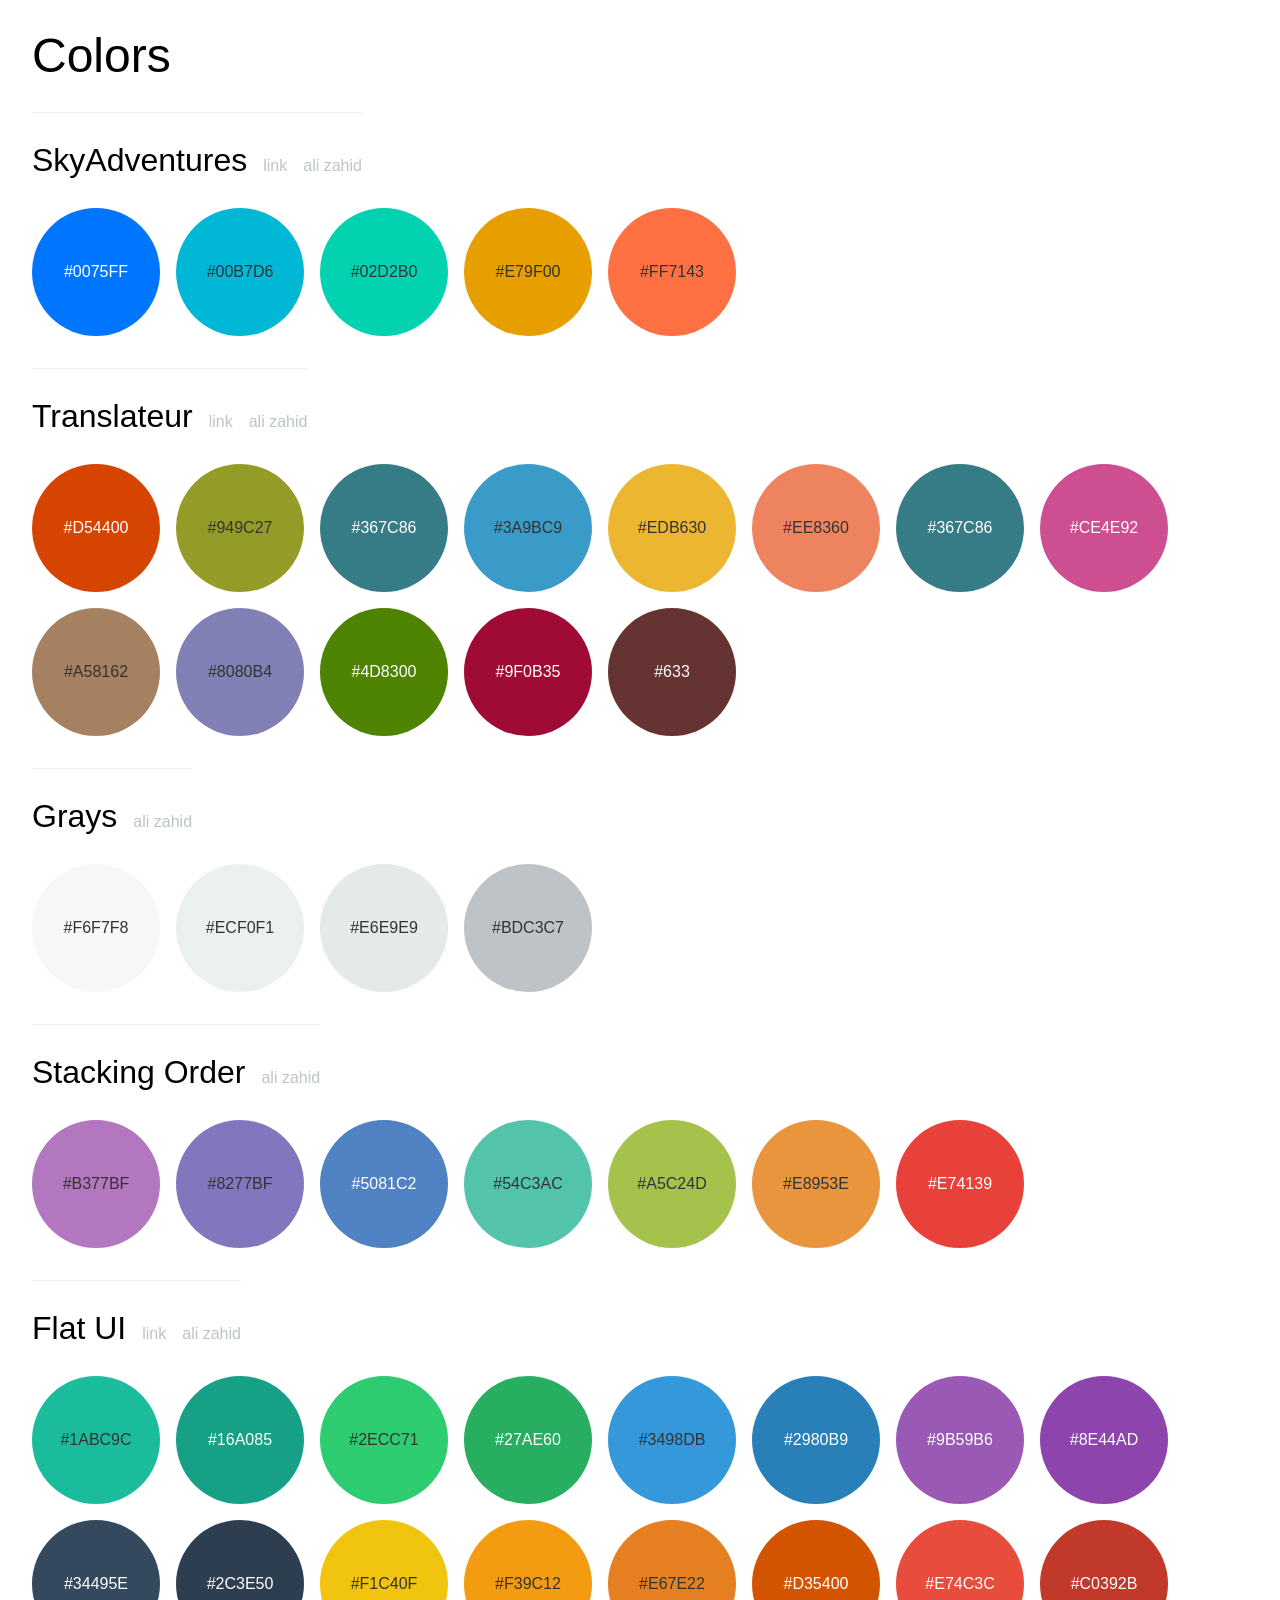
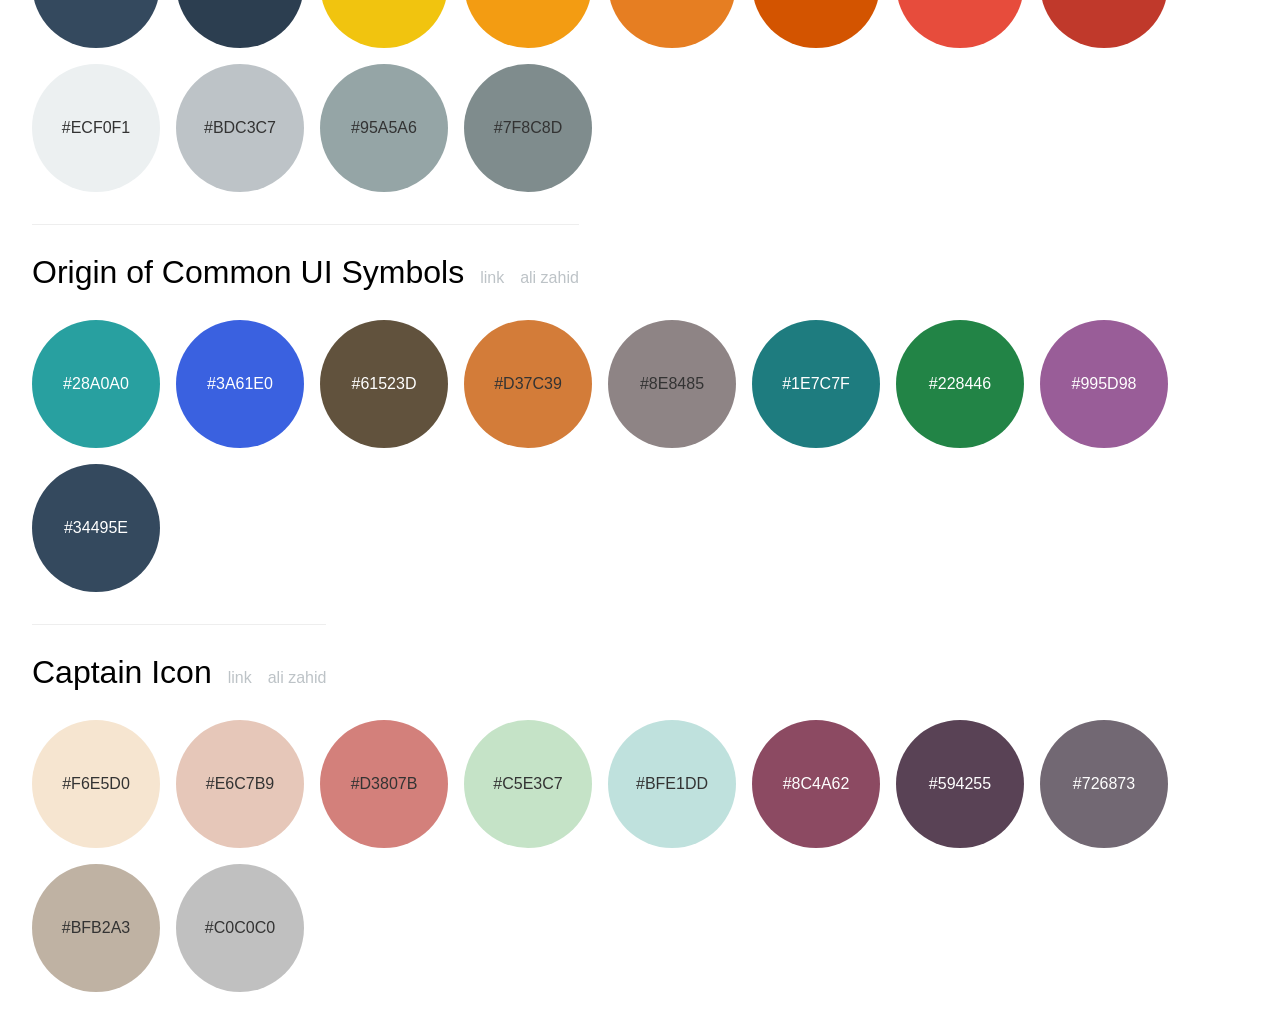
==== index.html @ 75eb7911 "Colors is now responsive" ====
<!DOCTYPE html>
<html>

<head>
	<meta http-equiv="Content-Type" content="text/html; charset=utf-8">
	<meta name="viewport" content="width=device-width, initial-scale=1.0, maximum-scale=1.0, user-scalable=no">
	<title>Colors</title>
	<style type="text/css">
		*,
		*:before,
		*:after {
			border-radius: 0;
			box-sizing: border-box;
			font-weight: normal;
			margin: 0;
			outline: none;
			padding: 0;
		}

		body {
			cursor: default;
			font: 300 1em/1 'Helvetica Neue', 'Segoe UI', 'Arial', sans-serif;
			margin: 2em;
		}

		h1 {
			font-size: 3em;
			font-weight: 100;
		}

		h2 {
			display: inline-block;
			font-size: 2em;
			font-weight: 300;
			margin: 1em 0;
			padding-top: 1em;
			position: relative;
		}

		h2:before {
			border-top: 1px solid #EEE;
			content: '';
			position: absolute;
			top: 0;
			width: 100%;
		}

		h2 a {
			color: #BDC3C7;
			font-size: 1rem;
			margin-left: 1rem;
			text-decoration: none;
			-webkit-transition: all 300ms ease;
			transition: all 300ms ease;
		}

		h2 a:hover {
			color: #95A5A6;
		}

		figure {
			cursor: pointer;
			text-align: center;
			text-transform: uppercase;
		}

		figure.black {
			color: #333;
		}

		figure.white {
			color: #FFF;
		}

		/* Responsive */

		@media (max-width: 30em) {
			figure {
				padding: 2em;
			}
		}

		@media (min-width: 30em) {
			section {
				display: -webkit-box;
				display: -webkit-flex;
				display: -ms-flexbox;
				display: flex;
				-webkit-flex-wrap: wrap;
				-ms-flex-wrap: wrap;
				flex-wrap: wrap;
				margin: -1em 0 0 -1em;
			}

			figure {
				background: #333;
				border-radius: 100%;
				-webkit-box-flex: 0;
				-webkit-flex: 0 0 8em;
				-ms-flex: 0 0 8em;
				flex: 0 0 8em;
				line-height: 8em;
				margin: 1em 0 0 1em;
			}
		}
	</style>
	<script type="text/javascript">
		var themes = [{
			name: 'SkyAdventures',
			link: 'https://dribbble.com/shots/2066288-SkyAdventures-Iconset-Palette',
			colors: '0075FF,00B7D6,02D2B0,E79F00,FF7143'.split(','),
			added: new Date(2016, 2, 6),
			addedBy: {
				name: 'Ali Zahid',
				link: 'http://alizahid.net'
			}
		}, {
			name: 'Translateur',
			link: 'https://translateur.co',
			colors: 'd54400,949c27,367c86,3a9bc9,edb630,ee8360,367c86,ce4e92,a58162,8080b4,4d8300,9f0b35,633'.split(','),
			added: new Date(2015, 2, 6),
			addedBy: {
				name: 'Ali Zahid',
				link: 'http://alizahid.net'
			}
		}, {
			name: 'Grays',
			colors: 'f6f7f8,ecf0f1,e6e9e9,bdc3c7'.split(','),
			added: new Date(2014, 1, 13),
			addedBy: {
				name: 'Ali Zahid',
				link: 'http://alizahid.net'
			}
		}, {
			name: 'Stacking Order',
			colors: 'b377bf,8277bf,5081c2,54c3ac,a5c24d,e8953e,e74139'.split(','),
			added: new Date(2014, 8, 30),
			addedBy: {
				name: 'Ali Zahid',
				link: 'http://alizahid.net'
			}
		}, {
			name: 'Flat UI',
			link: 'https://designmodo.github.io/Flat-UI',
			colors: '1abc9c,16a085,2ecc71,27ae60,3498db,2980b9,9b59b6,8e44ad,34495e,2c3e50,f1c40f,f39c12,e67e22,d35400,e74c3c,c0392b,ecf0f1,bdc3c7,95a5a6,7f8c8d'.split(','),
			added: new Date(2014, 3, 29),
			addedBy: {
				name: 'Ali Zahid',
				link: 'http://alizahid.net'
			}
		}, {
			name: 'Origin of Common UI Symbols',
			link: 'https://readymag.com/shuffle/ui-symbols/',
			colors: '28a0a0,3a61e0,61523d,d37c39,8e8485,1e7c7f,228446,995d98,34495e'.split(','),
			added: new Date(2014, 3, 28),
			addedBy: {
				name: 'Ali Zahid',
				link: 'http://alizahid.net'
			}
		}, {
			name: 'Captain Icon',
			link: 'http://mariodelvalle.github.io/CaptainIconWeb/',
			colors: 'f6e5d0,e6c7b9,d3807b,c5e3c7,bfe1dd,8c4a62,594255,726873,bfb2a3,c0c0c0'.split(','),
			added: new Date(2014, 4, 2),
			addedBy: {
				name: 'Ali Zahid',
				link: 'http://alizahid.net'
			}
		}];

		window.onload = function() {
			for (i in themes) {
				var theme = themes[i];

				var section = document.createElement('section');

				var heading = document.createElement('h2');
				heading.textContent = theme.name;
				heading.title = 'Added on ' + theme.added.toDateString();

				if (theme.link) {
					var link = document.createElement('a');
					link.href = theme.link;
					link.textContent = 'link';
					link.target = '_blank';

					heading.appendChild(link);
				}

				if (theme.addedBy) {
					var author = document.createElement('a');
					author.href = theme.addedBy.link;
					author.textContent = theme.addedBy.name.toLowerCase();
					author.target = '_blank';

					heading.appendChild(author);
				}

				document.body.appendChild(heading);

				for (x in theme.colors) {
					var color = theme.colors[x];

					var box = document.createElement('figure');
					box.style.backgroundColor = '#' + color;
					box.textContent = '#' + color;

					box.onclick = function() {
						prompt('Copy hex code', this.textContent.toUpperCase());
					};

					box.className = getTextColor(color);

					section.appendChild(box);
				}

				document.body.appendChild(section);
			}
		};

		var getTextColor = function(color) {
			if (color.length === 3) {
				color = color[0] + color[0] + color[1] + color[1] + color[2] + color[2];
			}

			var r = parseInt(color.substr(0, 2), 16),
				g = parseInt(color.substr(2, 2), 16),
				b = parseInt(color.substr(4, 2), 16);

			var yiq = ((r * 299) + (g * 587) + (b * 114)) / 1000;

			return (yiq >= 128) ? 'black' : 'white';
		};
	</script>
</head>

<body>
	<h1>Colors</h1>
</body>

</html>
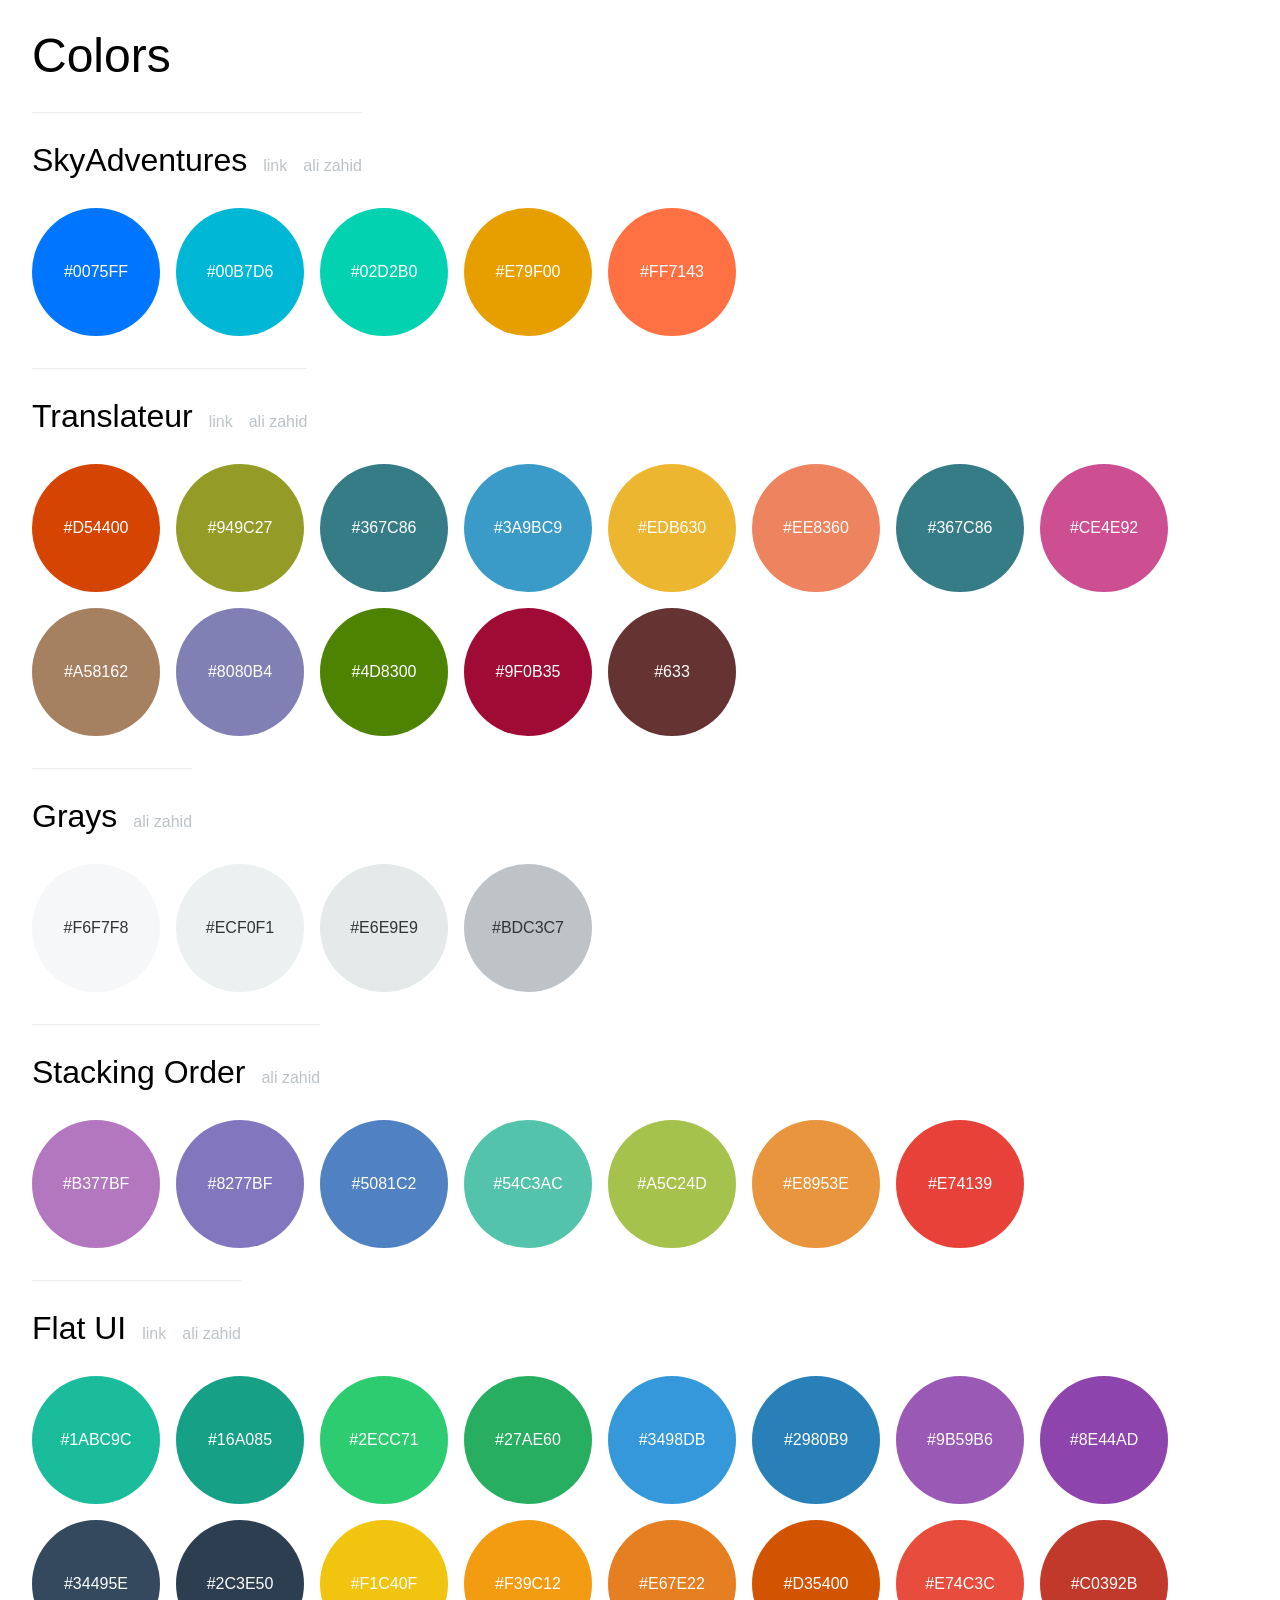
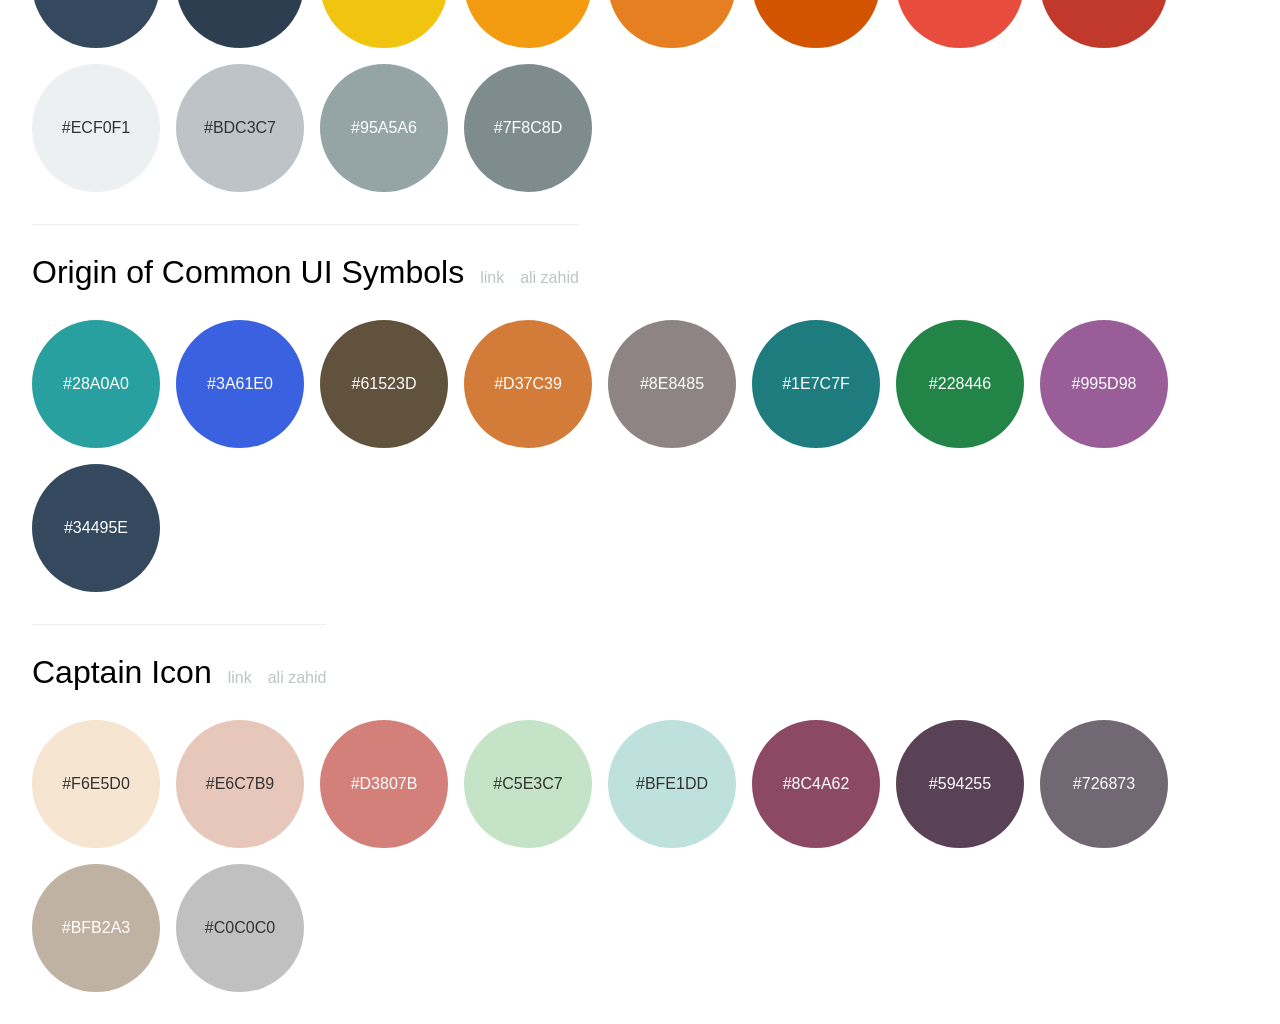
==== commit 5878b097: "More white, please Is that racist?" ====
--- a/index.html
+++ b/index.html
@@ -229,7 +229,7 @@
 
 			var yiq = ((r * 299) + (g * 587) + (b * 114)) / 1000;
 
-			return (yiq >= 128) ? 'black' : 'white';
+			return (yiq >= 192) ? 'black' : 'white';
 		};
 	</script>
 </head>
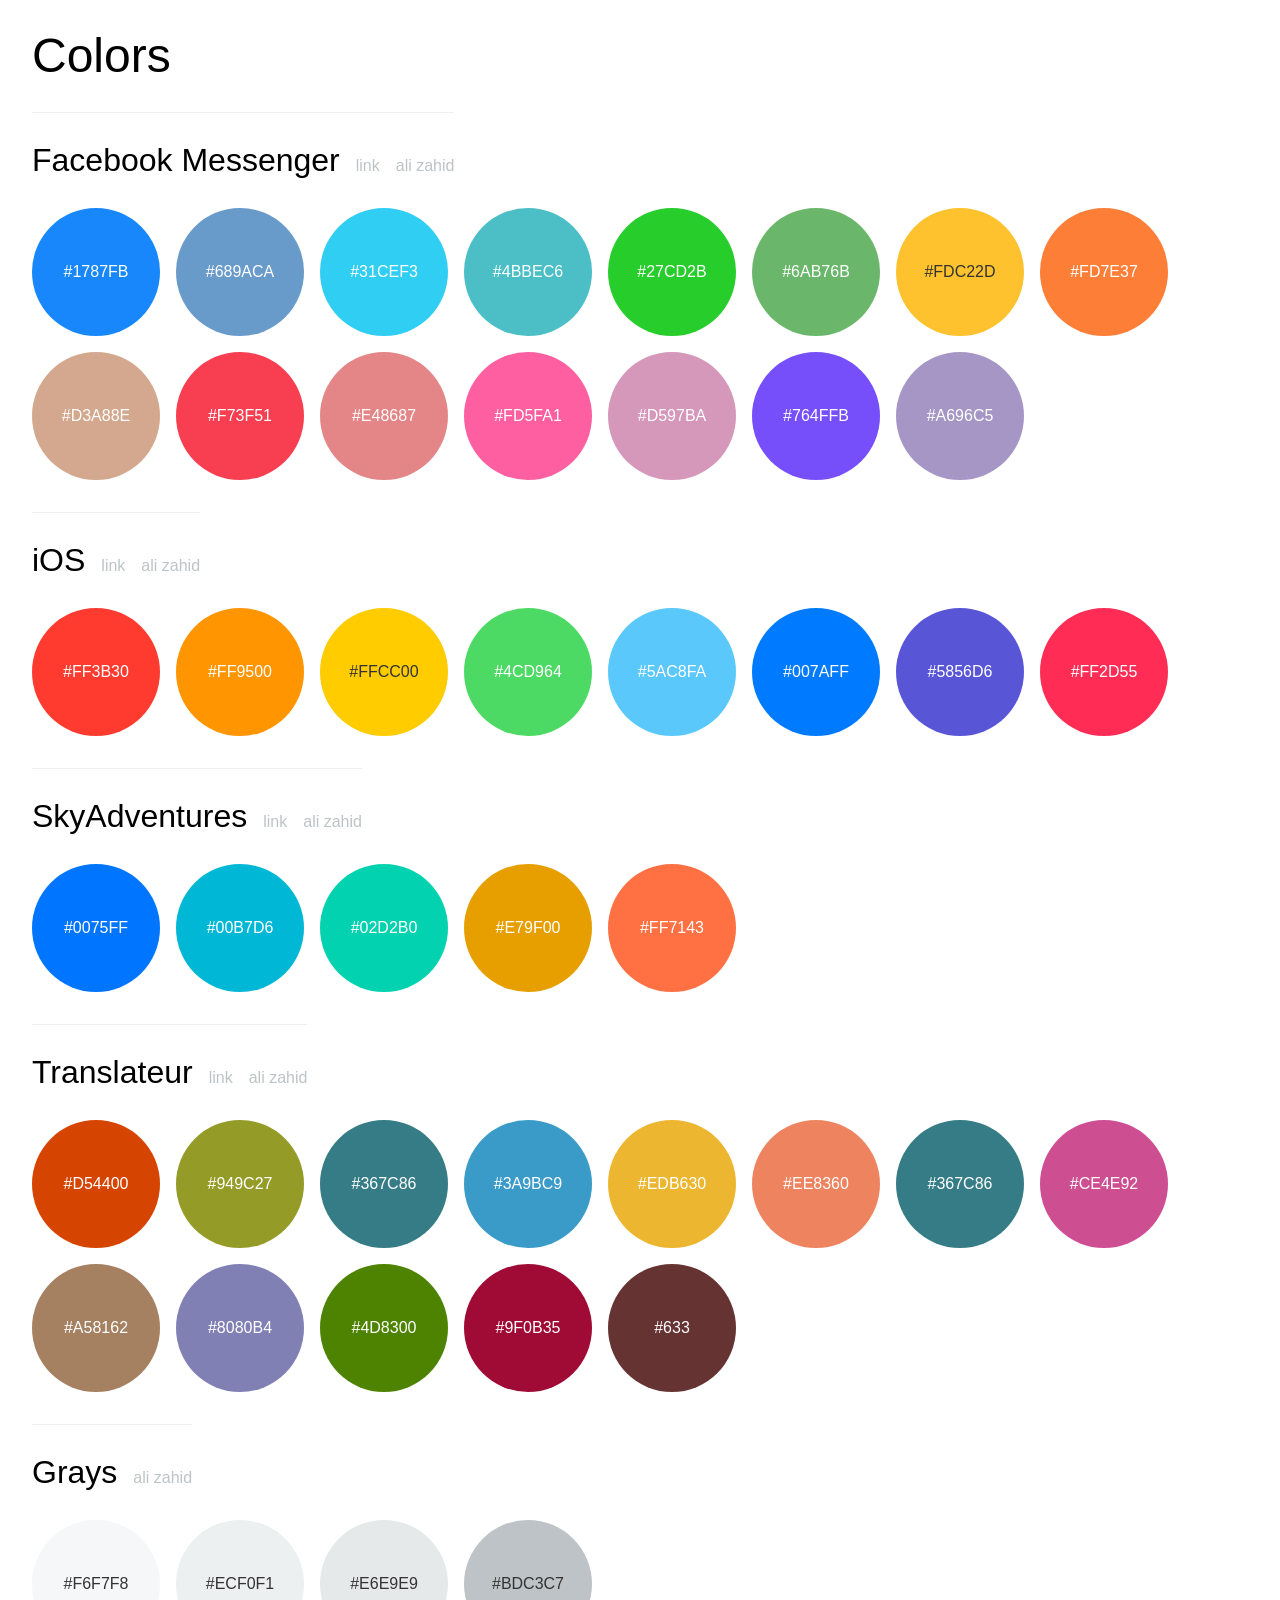
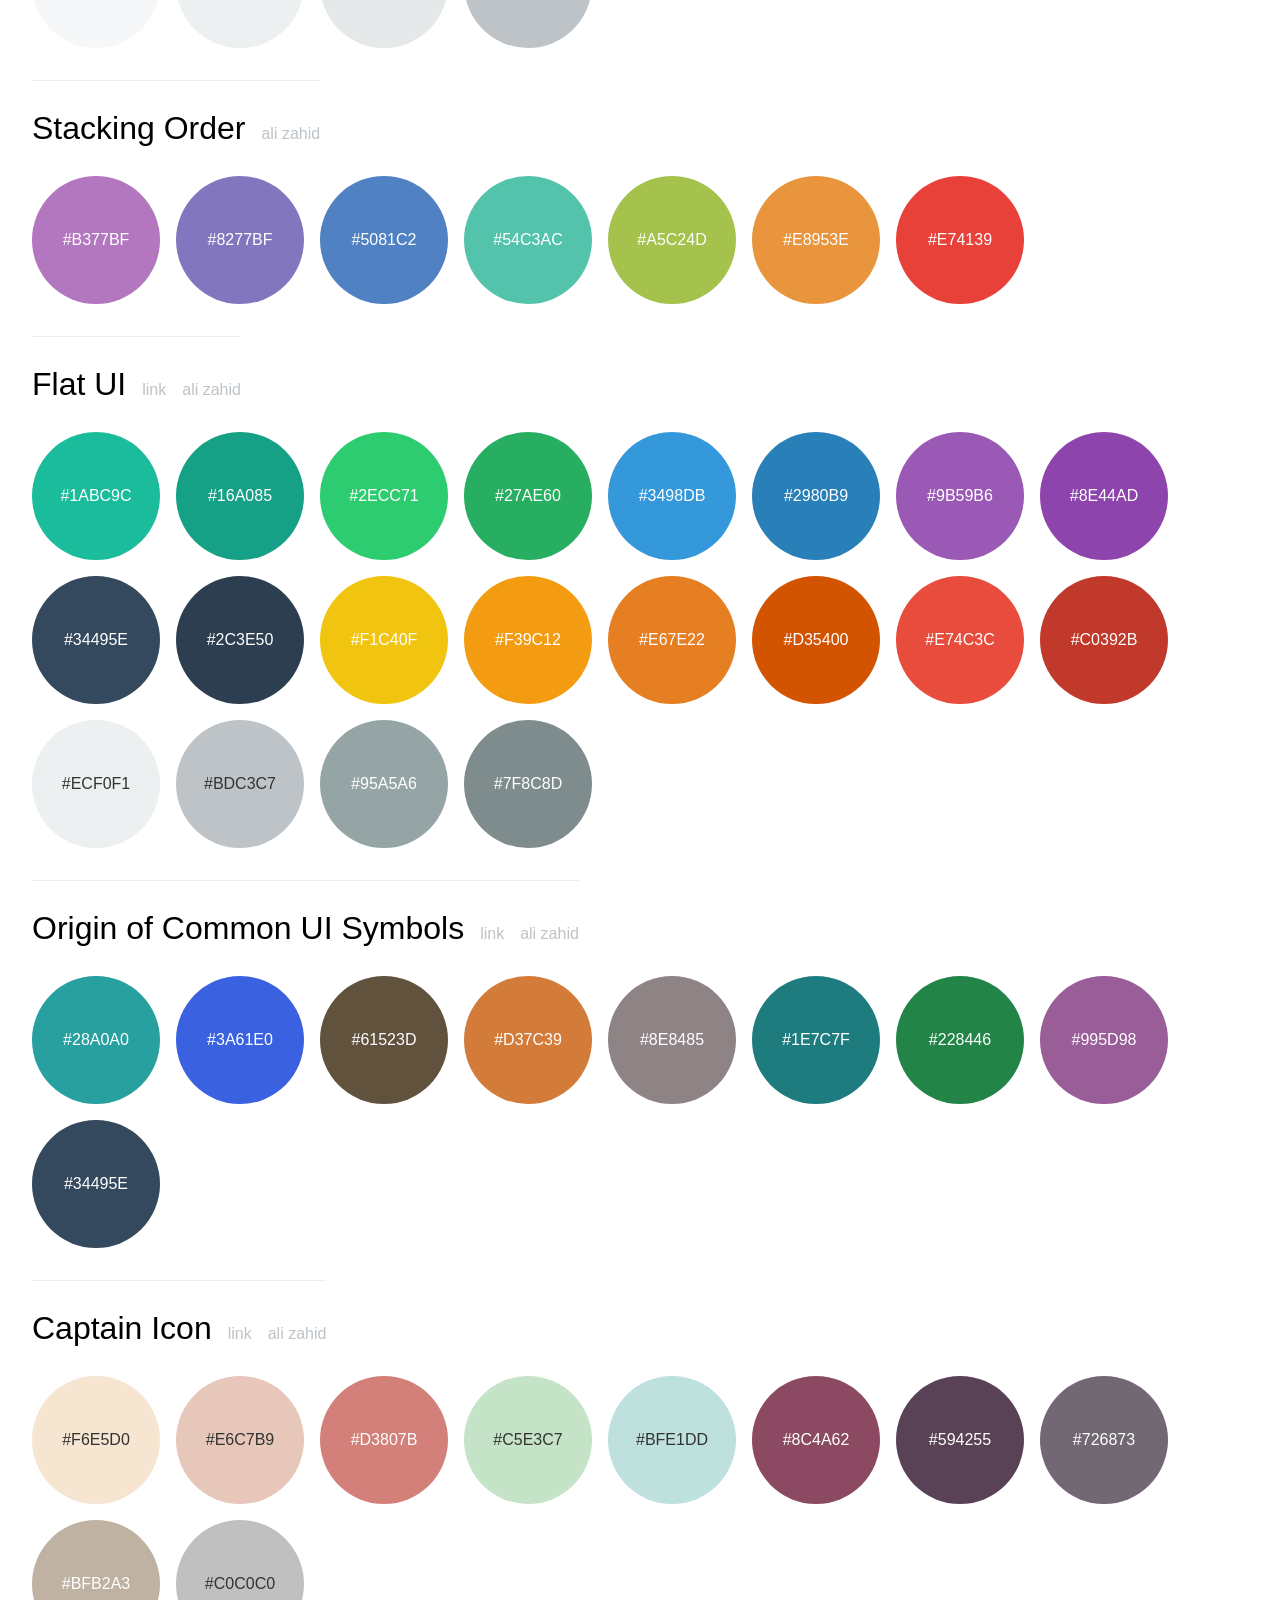
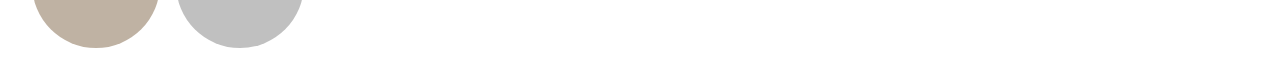
==== commit 449588d9: "New palettes added" ====
--- a/index.html
+++ b/index.html
@@ -106,6 +106,24 @@
 	</style>
 	<script type="text/javascript">
 		var themes = [{
+			name: 'Facebook Messenger',
+			link: 'https://www.messenger.com',
+			colors: '1787FB,689ACA,31CEF3,4BBEC6,27CD2B,6AB76B,FDC22D,FD7E37,D3A88E,F73F51,E48687,FD5FA1,D597BA,764FFB,A696C5'.split(','),
+			added: new Date(2017, 1, 6),
+			addedBy: {
+				name: 'Ali Zahid',
+				link: 'http://alizahid.net'
+			}
+		}, {
+			name: 'iOS',
+			link: 'https://developer.apple.com/ios/human-interface-guidelines/visual-design/color/',
+			colors: 'FF3B30,FF9500,FFCC00,4CD964,5AC8FA,007AFF,5856D6,FF2D55'.split(','),
+			added: new Date(2017, 1, 6),
+			addedBy: {
+				name: 'Ali Zahid',
+				link: 'http://alizahid.net'
+			}
+		}, {
 			name: 'SkyAdventures',
 			link: 'https://dribbble.com/shots/2066288-SkyAdventures-Iconset-Palette',
 			colors: '0075FF,00B7D6,02D2B0,E79F00,FF7143'.split(','),
@@ -229,7 +247,7 @@
 
 			var yiq = ((r * 299) + (g * 587) + (b * 114)) / 1000;
 
-			return (yiq >= 192) ? 'black' : 'white';
+			return yiq >= 192 ? 'black' : 'white';
 		};
 	</script>
 </head>
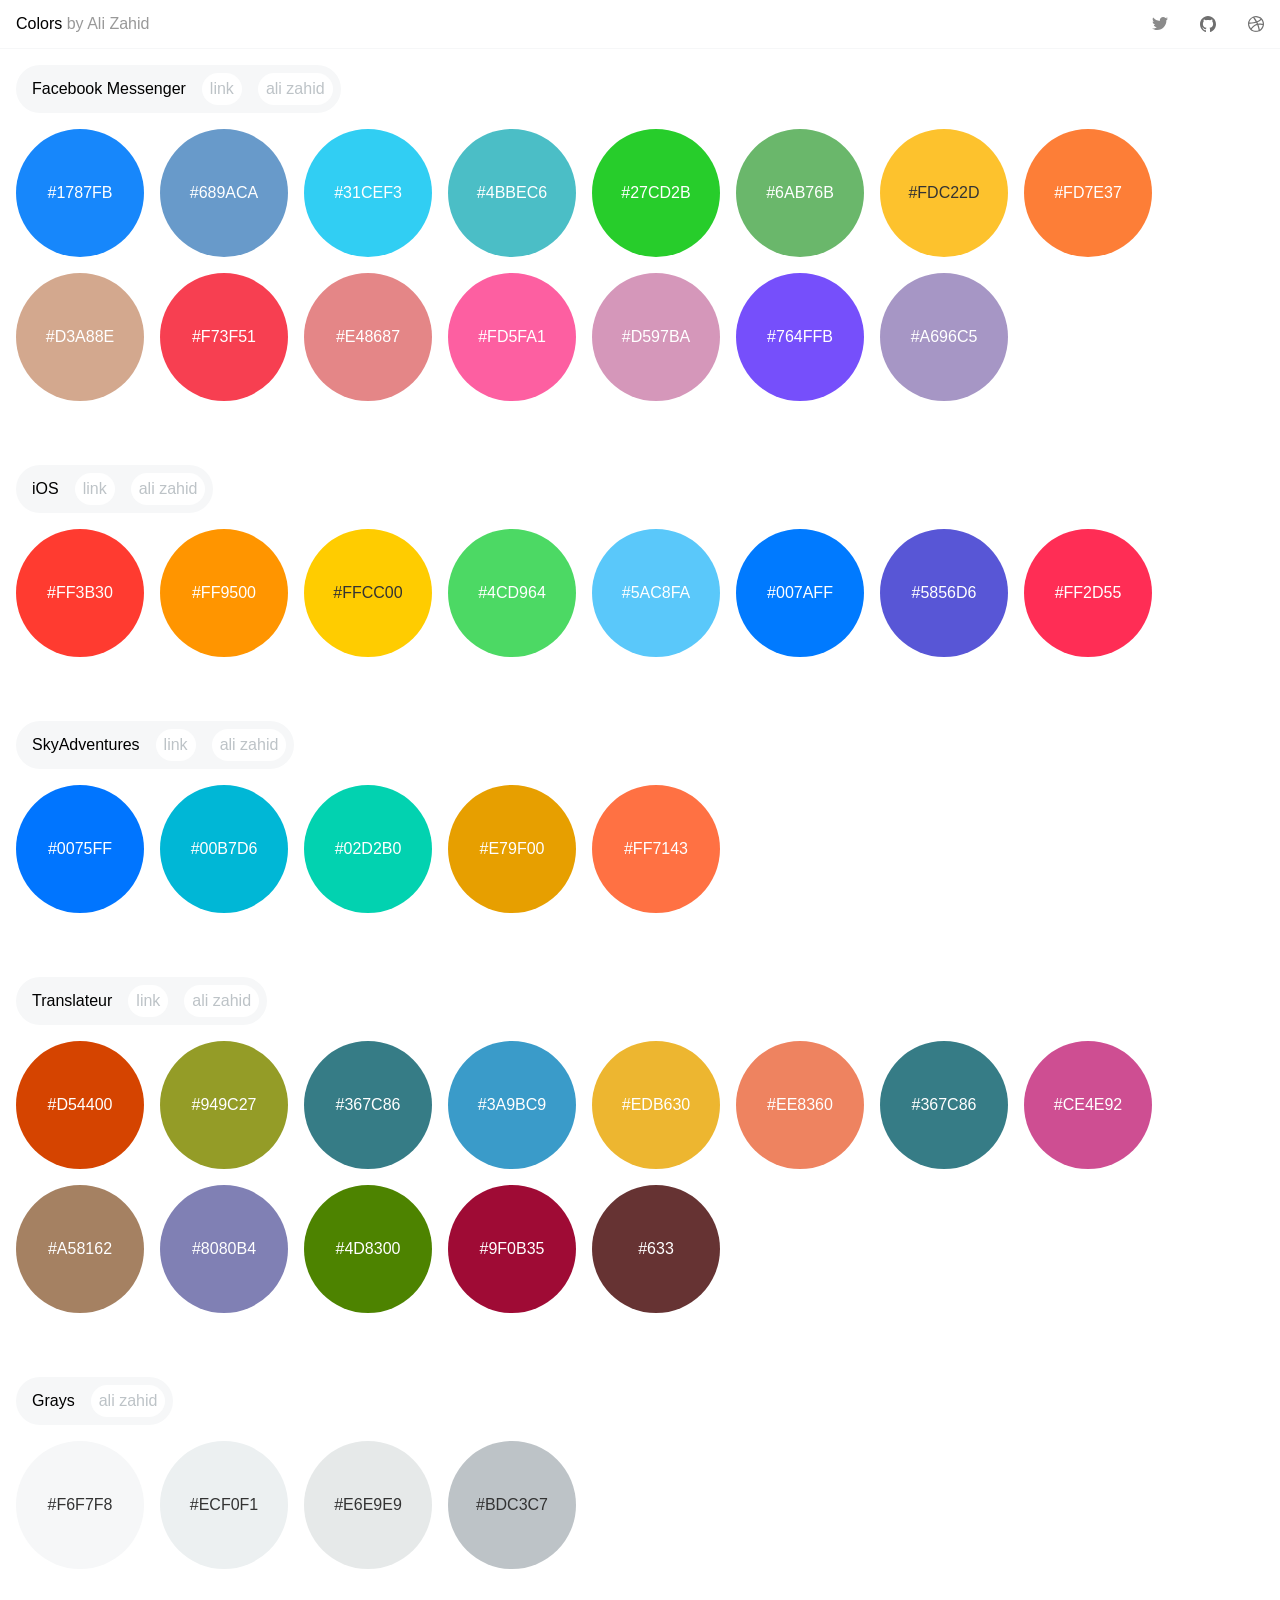
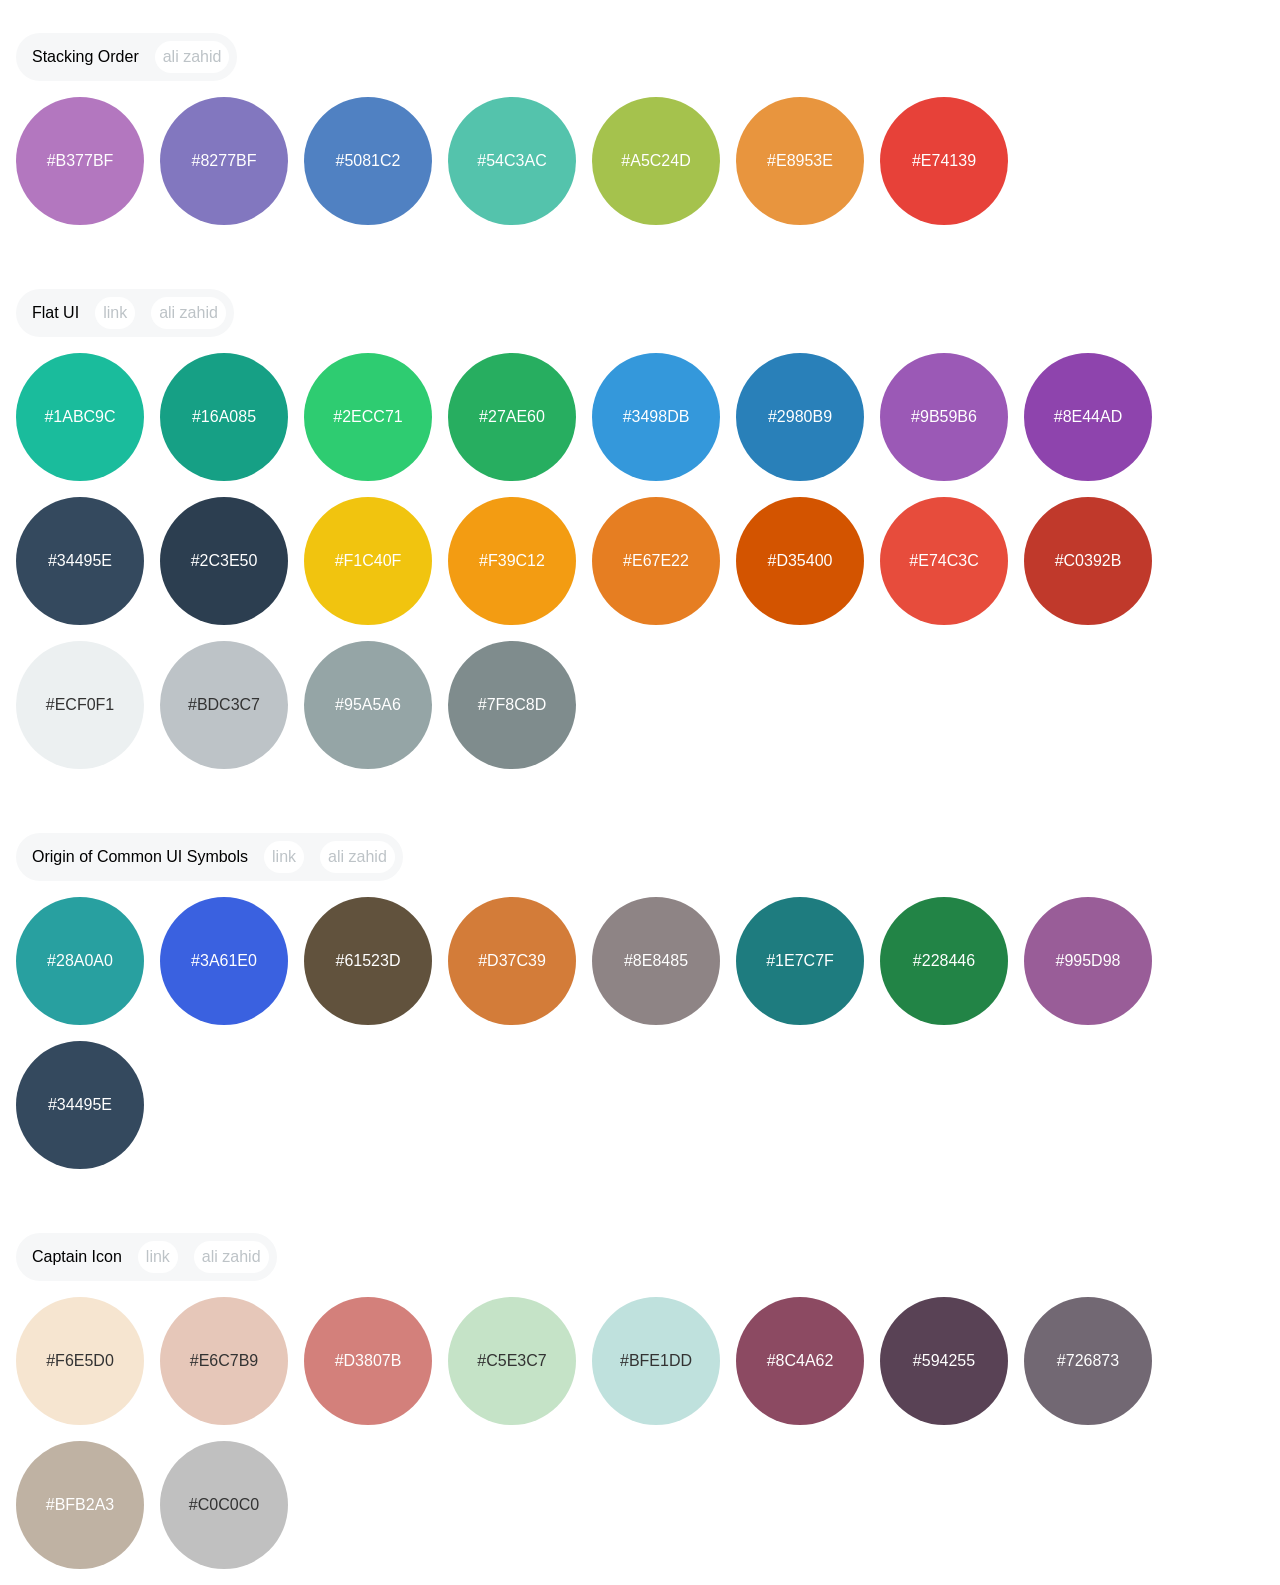
==== commit 7d399a55: "New look" ====
--- a/index.html
+++ b/index.html
@@ -4,256 +4,23 @@
 <head>
 	<meta http-equiv="Content-Type" content="text/html; charset=utf-8">
 	<meta name="viewport" content="width=device-width, initial-scale=1.0, maximum-scale=1.0, user-scalable=no">
-	<title>Colors</title>
-	<style type="text/css">
-		*,
-		*:before,
-		*:after {
-			border-radius: 0;
-			box-sizing: border-box;
-			font-weight: normal;
-			margin: 0;
-			outline: none;
-			padding: 0;
-		}
-
-		body {
-			cursor: default;
-			font: 300 1em/1 'Helvetica Neue', 'Segoe UI', 'Arial', sans-serif;
-			margin: 2em;
-		}
-
-		h1 {
-			font-size: 3em;
-			font-weight: 100;
-		}
-
-		h2 {
-			display: inline-block;
-			font-size: 2em;
-			font-weight: 300;
-			margin: 1em 0;
-			padding-top: 1em;
-			position: relative;
-		}
-
-		h2:before {
-			border-top: 1px solid #EEE;
-			content: '';
-			position: absolute;
-			top: 0;
-			width: 100%;
-		}
-
-		h2 a {
-			color: #BDC3C7;
-			font-size: 1rem;
-			margin-left: 1rem;
-			text-decoration: none;
-			-webkit-transition: all 300ms ease;
-			transition: all 300ms ease;
-		}
-
-		h2 a:hover {
-			color: #95A5A6;
-		}
-
-		figure {
-			cursor: pointer;
-			text-align: center;
-			text-transform: uppercase;
-		}
-
-		figure.black {
-			color: #333;
-		}
-
-		figure.white {
-			color: #FFF;
-		}
-
-		/* Responsive */
-
-		@media (max-width: 30em) {
-			figure {
-				padding: 2em;
-			}
-		}
-
-		@media (min-width: 30em) {
-			section {
-				display: -webkit-box;
-				display: -webkit-flex;
-				display: -ms-flexbox;
-				display: flex;
-				-webkit-flex-wrap: wrap;
-				-ms-flex-wrap: wrap;
-				flex-wrap: wrap;
-				margin: -1em 0 0 -1em;
-			}
-
-			figure {
-				background: #333;
-				border-radius: 100%;
-				-webkit-box-flex: 0;
-				-webkit-flex: 0 0 8em;
-				-ms-flex: 0 0 8em;
-				flex: 0 0 8em;
-				line-height: 8em;
-				margin: 1em 0 0 1em;
-			}
-		}
-	</style>
-	<script type="text/javascript">
-		var themes = [{
-			name: 'Facebook Messenger',
-			link: 'https://www.messenger.com',
-			colors: '1787FB,689ACA,31CEF3,4BBEC6,27CD2B,6AB76B,FDC22D,FD7E37,D3A88E,F73F51,E48687,FD5FA1,D597BA,764FFB,A696C5'.split(','),
-			added: new Date(2017, 1, 6),
-			addedBy: {
-				name: 'Ali Zahid',
-				link: 'http://alizahid.net'
-			}
-		}, {
-			name: 'iOS',
-			link: 'https://developer.apple.com/ios/human-interface-guidelines/visual-design/color/',
-			colors: 'FF3B30,FF9500,FFCC00,4CD964,5AC8FA,007AFF,5856D6,FF2D55'.split(','),
-			added: new Date(2017, 1, 6),
-			addedBy: {
-				name: 'Ali Zahid',
-				link: 'http://alizahid.net'
-			}
-		}, {
-			name: 'SkyAdventures',
-			link: 'https://dribbble.com/shots/2066288-SkyAdventures-Iconset-Palette',
-			colors: '0075FF,00B7D6,02D2B0,E79F00,FF7143'.split(','),
-			added: new Date(2016, 2, 6),
-			addedBy: {
-				name: 'Ali Zahid',
-				link: 'http://alizahid.net'
-			}
-		}, {
-			name: 'Translateur',
-			link: 'https://translateur.co',
-			colors: 'd54400,949c27,367c86,3a9bc9,edb630,ee8360,367c86,ce4e92,a58162,8080b4,4d8300,9f0b35,633'.split(','),
-			added: new Date(2015, 2, 6),
-			addedBy: {
-				name: 'Ali Zahid',
-				link: 'http://alizahid.net'
-			}
-		}, {
-			name: 'Grays',
-			colors: 'f6f7f8,ecf0f1,e6e9e9,bdc3c7'.split(','),
-			added: new Date(2014, 1, 13),
-			addedBy: {
-				name: 'Ali Zahid',
-				link: 'http://alizahid.net'
-			}
-		}, {
-			name: 'Stacking Order',
-			colors: 'b377bf,8277bf,5081c2,54c3ac,a5c24d,e8953e,e74139'.split(','),
-			added: new Date(2014, 8, 30),
-			addedBy: {
-				name: 'Ali Zahid',
-				link: 'http://alizahid.net'
-			}
-		}, {
-			name: 'Flat UI',
-			link: 'https://designmodo.github.io/Flat-UI',
-			colors: '1abc9c,16a085,2ecc71,27ae60,3498db,2980b9,9b59b6,8e44ad,34495e,2c3e50,f1c40f,f39c12,e67e22,d35400,e74c3c,c0392b,ecf0f1,bdc3c7,95a5a6,7f8c8d'.split(','),
-			added: new Date(2014, 3, 29),
-			addedBy: {
-				name: 'Ali Zahid',
-				link: 'http://alizahid.net'
-			}
-		}, {
-			name: 'Origin of Common UI Symbols',
-			link: 'https://readymag.com/shuffle/ui-symbols/',
-			colors: '28a0a0,3a61e0,61523d,d37c39,8e8485,1e7c7f,228446,995d98,34495e'.split(','),
-			added: new Date(2014, 3, 28),
-			addedBy: {
-				name: 'Ali Zahid',
-				link: 'http://alizahid.net'
-			}
-		}, {
-			name: 'Captain Icon',
-			link: 'http://mariodelvalle.github.io/CaptainIconWeb/',
-			colors: 'f6e5d0,e6c7b9,d3807b,c5e3c7,bfe1dd,8c4a62,594255,726873,bfb2a3,c0c0c0'.split(','),
-			added: new Date(2014, 4, 2),
-			addedBy: {
-				name: 'Ali Zahid',
-				link: 'http://alizahid.net'
-			}
-		}];
-
-		window.onload = function() {
-			for (i in themes) {
-				var theme = themes[i];
-
-				var section = document.createElement('section');
-
-				var heading = document.createElement('h2');
-				heading.textContent = theme.name;
-				heading.title = 'Added on ' + theme.added.toDateString();
-
-				if (theme.link) {
-					var link = document.createElement('a');
-					link.href = theme.link;
-					link.textContent = 'link';
-					link.target = '_blank';
-
-					heading.appendChild(link);
-				}
-
-				if (theme.addedBy) {
-					var author = document.createElement('a');
-					author.href = theme.addedBy.link;
-					author.textContent = theme.addedBy.name.toLowerCase();
-					author.target = '_blank';
-
-					heading.appendChild(author);
-				}
-
-				document.body.appendChild(heading);
-
-				for (x in theme.colors) {
-					var color = theme.colors[x];
-
-					var box = document.createElement('figure');
-					box.style.backgroundColor = '#' + color;
-					box.textContent = '#' + color;
-
-					box.onclick = function() {
-						prompt('Copy hex code', this.textContent.toUpperCase());
-					};
-
-					box.className = getTextColor(color);
-
-					section.appendChild(box);
-				}
-
-				document.body.appendChild(section);
-			}
-		};
-
-		var getTextColor = function(color) {
-			if (color.length === 3) {
-				color = color[0] + color[0] + color[1] + color[1] + color[2] + color[2];
-			}
-
-			var r = parseInt(color.substr(0, 2), 16),
-				g = parseInt(color.substr(2, 2), 16),
-				b = parseInt(color.substr(4, 2), 16);
-
-			var yiq = ((r * 299) + (g * 587) + (b * 114)) / 1000;
-
-			return yiq >= 192 ? 'black' : 'white';
-		};
-	</script>
+	<title>Colors by Ali Zahid</title>
+	<link rel="stylesheet" href="assets/css/main.css">
 </head>
 
 <body>
-	<h1>Colors</h1>
+	<header>
+		<h1>Colors <small>by Ali Zahid</small></h1>
+		<nav>
+			<a href="https://twitter.com/alizahid0" class="twitter"></a>
+			<a href="https://github.com/alizahid" class="github"></a>
+			<a href="https://dribbble.com/alizahid" class="dribbble"></a>
+		</nav>
+	</header>
+	<main>
+	</main>
+	<script src="assets/js/themes.js"></script>
+	<script src="assets/js/main.js"></script>
 </body>
 
 </html>
--- a/assets/css/main.css
+++ b/assets/css/main.css
@@ -0,0 +1,159 @@
+*, *:before, *:after {
+    border-radius: 0;
+    box-sizing: border-box;
+    font-weight: normal;
+    margin: 0;
+    outline: none;
+    padding: 0;
+}
+
+body {
+    cursor: default;
+    font: normal 1em/1 -apple-system, BlinkMacSystemFont, 'Segoe UI', Helvetica, Arial, sans-serif, 'Apple Color Emoji', 'Segoe UI Emoji', 'Segoe UI Symbol';
+}
+
+a {
+    text-decoration: none;
+    transition: 300ms;
+}
+
+h1, h2 {
+    font-size: 1em;
+}
+
+
+/* Layout */
+
+header {
+    align-items: center;
+    border-bottom: 1px solid #F6F7F8;
+    display: flex;
+    justify-content: space-between;
+}
+
+h1 {
+    padding: 1em;
+}
+
+h1 small {
+    color: #999;
+    font-size: 1em;
+}
+
+nav {
+    display: flex;
+}
+
+nav a {
+    background-position: center;
+    background-repeat: no-repeat;
+    background-size: 1em auto;
+    filter: grayscale(100%);
+    height: 3em;
+    width: 3em;
+}
+
+nav a:active, nav a:hover {
+    filter: grayscale(0);
+}
+
+nav a.dribbble {
+    background-image: url('../img/dribbble.svg');
+}
+
+nav a.github {
+    background-image: url('../img/github.svg');
+}
+
+nav a.twitter {
+    background-image: url('../img/twitter.svg');
+}
+
+main {
+    display: flex;
+    flex-direction: column;
+    margin: 1em;
+}
+
+h2 {
+    align-items: center;
+    align-self: flex-start;
+    background: #F6F7F8;
+    border-radius: 2em;
+    display: flex;
+    padding: 0.5em;
+}
+
+h2:first-of-type {
+    margin-bottom: 1em;
+}
+
+h2:not(:first-of-type) {
+    margin: 4em 0 1em 0;
+}
+
+h2 span {
+    padding: 0 0 0 0.5em
+}
+
+h2 a {
+    background: #FFF;
+    border-radius: 2em;
+    color: #BDC3C7;
+    font-size: 1em;
+    margin-left: 1em;
+    padding: 0.5em;
+}
+
+h2 a:hover {
+    color: #4BBEC6;
+}
+
+figure {
+    cursor: pointer;
+    text-align: center;
+    text-transform: uppercase;
+    transition: 300ms;
+}
+
+figure:hover {
+    transform: scale3d(1.1, 1.1, 1.1);
+}
+
+figure.black {
+    color: #333;
+}
+
+figure.white {
+    color: #FFF;
+}
+
+
+/* Responsive */
+
+@media (max-width: 30em) {
+    figure {
+        padding: 2em;
+    }
+    figure:first-of-type {
+        border-radius: 0.25em 0.25em 0 0;
+    }
+    figure:last-of-type {
+        border-radius: 0 0 0.25em 0.25em;
+    }
+}
+
+@media (min-width: 30em) {
+    section {
+        display: flex;
+        flex-wrap: wrap;
+        margin: -1em 0 0 -1em;
+    }
+    figure {
+        background: #333;
+        border-radius: 100%;
+        flex: 0 0 8em;
+        line-height: 8em;
+        margin: 1em 0 0 1em;
+    }
+}
